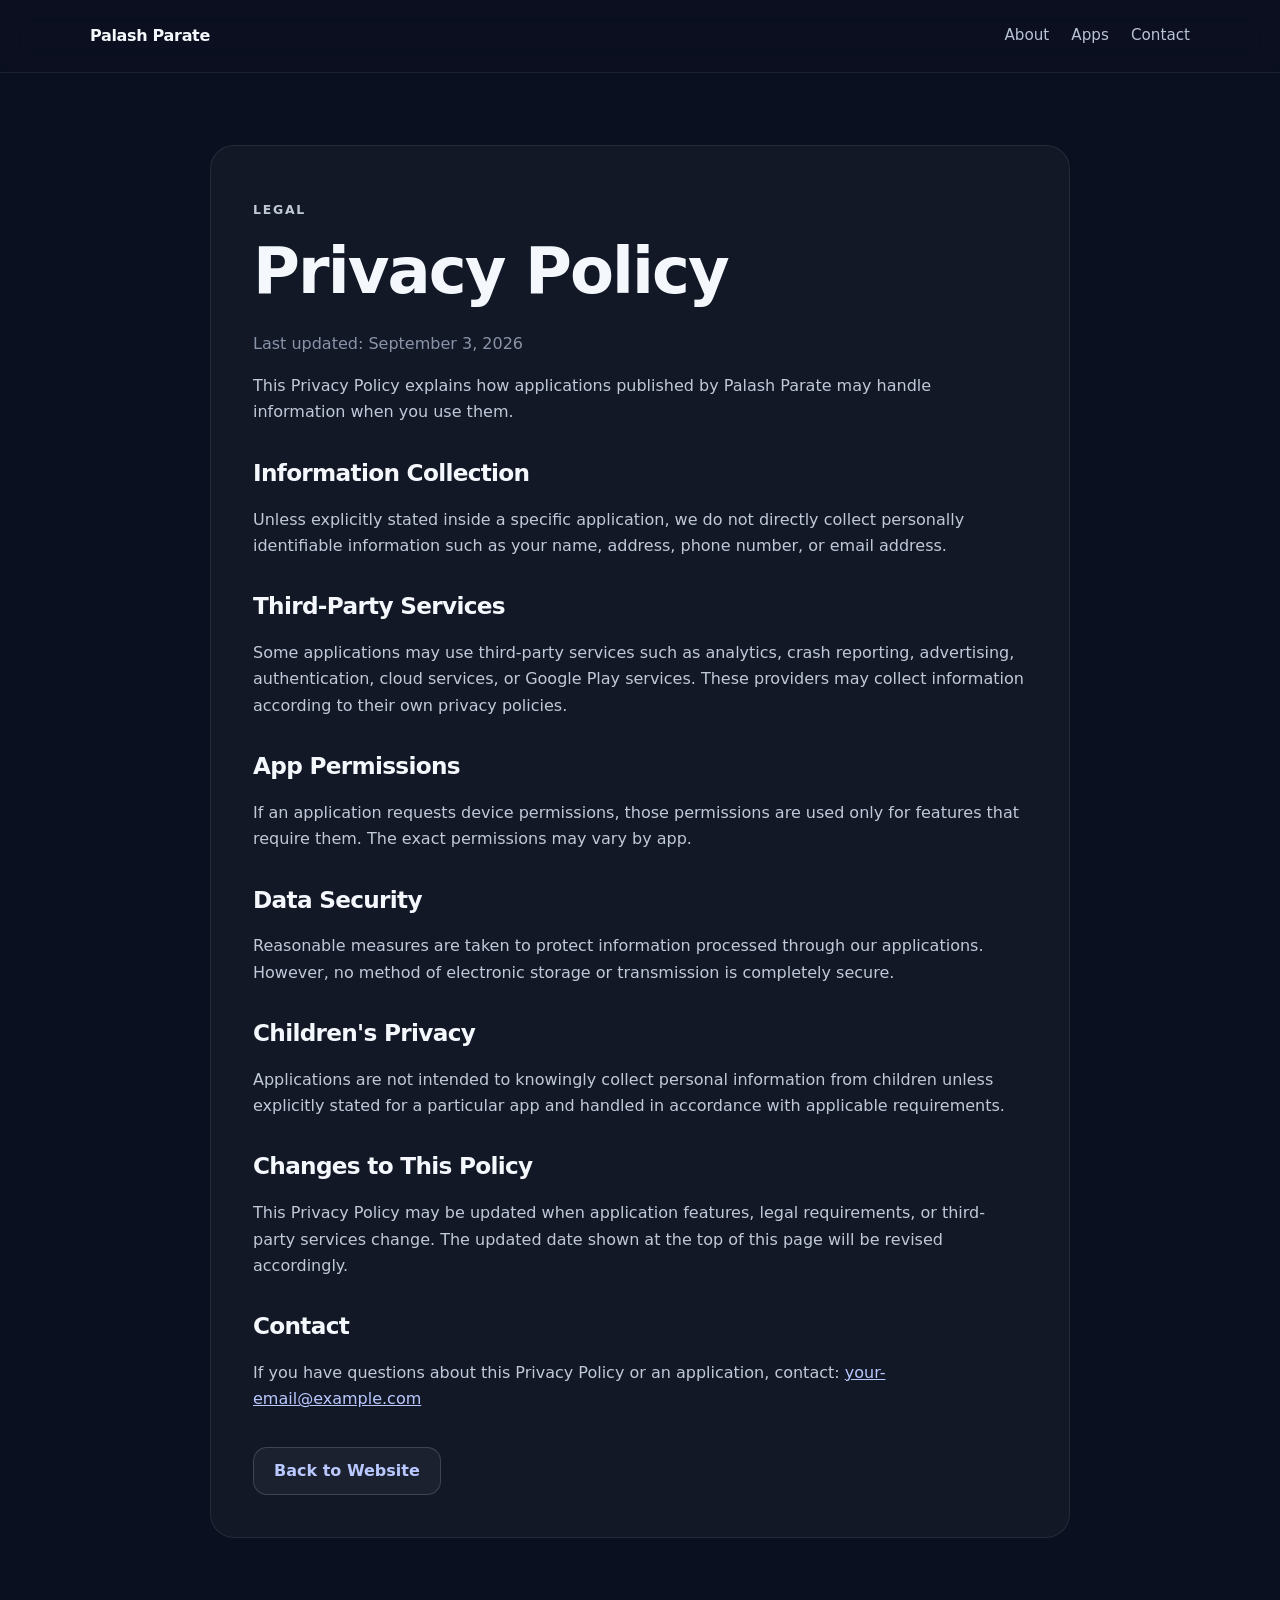
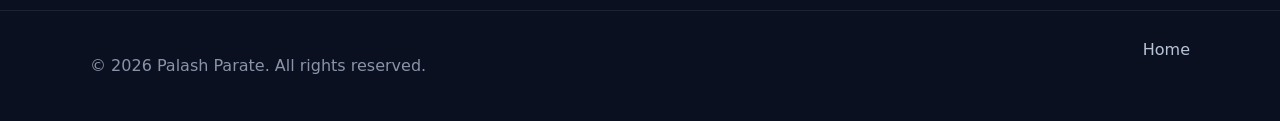
==== privacy-policy.html @ 471f6526 "Add files via upload" ====
<!DOCTYPE html>
<html lang="en">
<head>
  <meta charset="UTF-8" />
  <meta name="viewport" content="width=device-width, initial-scale=1.0" />
  <meta name="description" content="Privacy Policy for applications published by Palash Parate." />
  <title>Privacy Policy | Palash Parate</title>
  <link rel="stylesheet" href="style.css" />
</head>
<body>
  <header class="site-header">
    <div class="container nav-wrap">
      <a class="brand" href="index.html">Palash Parate</a>
      <nav class="nav">
        <a href="index.html#about">About</a>
        <a href="index.html#apps">Apps</a>
        <a href="index.html#contact">Contact</a>
      </nav>
    </div>
  </header>

  <main class="policy-main">
    <div class="container policy-card">
      <p class="section-label">LEGAL</p>
      <h1>Privacy Policy</h1>
      <p class="muted">Last updated: September 3, 2026</p>

      <p>
        This Privacy Policy explains how applications published by Palash Parate
        may handle information when you use them.
      </p>

      <h2>Information Collection</h2>
      <p>
        Unless explicitly stated inside a specific application, we do not directly
        collect personally identifiable information such as your name, address,
        phone number, or email address.
      </p>

      <h2>Third-Party Services</h2>
      <p>
        Some applications may use third-party services such as analytics, crash
        reporting, advertising, authentication, cloud services, or Google Play
        services. These providers may collect information according to their own
        privacy policies.
      </p>

      <h2>App Permissions</h2>
      <p>
        If an application requests device permissions, those permissions are used
        only for features that require them. The exact permissions may vary by app.
      </p>

      <h2>Data Security</h2>
      <p>
        Reasonable measures are taken to protect information processed through our
        applications. However, no method of electronic storage or transmission is
        completely secure.
      </p>

      <h2>Children's Privacy</h2>
      <p>
        Applications are not intended to knowingly collect personal information
        from children unless explicitly stated for a particular app and handled in
        accordance with applicable requirements.
      </p>

      <h2>Changes to This Policy</h2>
      <p>
        This Privacy Policy may be updated when application features, legal
        requirements, or third-party services change. The updated date shown at
        the top of this page will be revised accordingly.
      </p>

      <h2>Contact</h2>
      <p>
        If you have questions about this Privacy Policy or an application, contact:
        <a href="mailto:your-email@example.com">your-email@example.com</a>
      </p>

      <div class="policy-actions">
        <a class="btn secondary" href="index.html">Back to Website</a>
      </div>
    </div>
  </main>

  <footer class="footer">
    <div class="container footer-wrap">
      <p>© 2026 Palash Parate. All rights reserved.</p>
      <a href="index.html">Home</a>
    </div>
  </footer>
</body>
</html>
---- style.css ----
* {
  box-sizing: border-box;
}

html {
  scroll-behavior: smooth;
}

body {
  margin: 0;
  font-family: Inter, ui-sans-serif, system-ui, -apple-system, BlinkMacSystemFont, "Segoe UI", sans-serif;
  background: #0b1020;
  color: #f4f7fb;
  line-height: 1.65;
}

a {
  color: inherit;
}

.container {
  width: min(1100px, calc(100% - 40px));
  margin: 0 auto;
}

.site-header {
  position: sticky;
  top: 0;
  z-index: 20;
  backdrop-filter: blur(14px);
  background: rgba(11, 16, 32, 0.82);
  border-bottom: 1px solid rgba(255,255,255,0.08);
}

.nav-wrap {
  min-height: 72px;
  display: flex;
  align-items: center;
  justify-content: space-between;
  gap: 24px;
}

.brand {
  font-weight: 800;
  text-decoration: none;
  letter-spacing: -0.02em;
}

.nav {
  display: flex;
  gap: 22px;
  flex-wrap: wrap;
}

.nav a {
  text-decoration: none;
  color: #b9c3d6;
  font-size: 0.95rem;
}

.nav a:hover {
  color: white;
}

.hero {
  padding: 100px 0 80px;
  background:
    radial-gradient(circle at 20% 10%, rgba(98, 116, 255, 0.22), transparent 32%),
    radial-gradient(circle at 80% 20%, rgba(0, 214, 201, 0.13), transparent 28%);
}

.hero-grid {
  display: grid;
  grid-template-columns: 1.4fr 1fr;
  gap: 48px;
  align-items: center;
}

.eyebrow,
.section-label {
  color: #8ea2ff;
  font-size: 0.78rem;
  font-weight: 800;
  letter-spacing: 0.14em;
}

h1, h2, h3 {
  line-height: 1.15;
  letter-spacing: -0.03em;
}

h1 {
  font-size: clamp(2.6rem, 6vw, 5.3rem);
  margin: 14px 0 22px;
  max-width: 900px;
}

h2 {
  font-size: clamp(2rem, 4vw, 3rem);
  margin: 10px 0 20px;
}

.hero-copy,
.section-copy {
  color: #b9c3d6;
  font-size: 1.08rem;
  max-width: 720px;
}

.hero-actions {
  display: flex;
  gap: 14px;
  margin-top: 32px;
  flex-wrap: wrap;
}

.btn {
  display: inline-flex;
  align-items: center;
  justify-content: center;
  min-height: 48px;
  padding: 0 20px;
  border-radius: 14px;
  text-decoration: none;
  font-weight: 700;
}

.primary {
  background: #edf1ff;
  color: #0b1020;
}

.secondary {
  border: 1px solid rgba(255,255,255,0.16);
  background: rgba(255,255,255,0.04);
}

.hero-card {
  padding: 28px;
  border-radius: 24px;
  background: linear-gradient(180deg, rgba(255,255,255,0.08), rgba(255,255,255,0.03));
  border: 1px solid rgba(255,255,255,0.11);
  box-shadow: 0 24px 80px rgba(0,0,0,0.26);
}

.code-line {
  padding: 13px 0;
  color: #d8e0ef;
  border-bottom: 1px solid rgba(255,255,255,0.07);
  font-family: "SFMono-Regular", Consolas, monospace;
  font-size: 0.93rem;
}

.code-line:last-child {
  border-bottom: 0;
}

.code-line span {
  color: #8ea2ff;
}

.section {
  padding: 88px 0;
}

.alt {
  background: rgba(255,255,255,0.025);
  border-top: 1px solid rgba(255,255,255,0.06);
  border-bottom: 1px solid rgba(255,255,255,0.06);
}

.cards {
  margin-top: 38px;
  display: grid;
  grid-template-columns: repeat(3, 1fr);
  gap: 20px;
}

.card {
  padding: 26px;
  border-radius: 22px;
  background: rgba(255,255,255,0.04);
  border: 1px solid rgba(255,255,255,0.08);
}

.card p {
  color: #b9c3d6;
}

.app-icon {
  font-size: 2rem;
}

.contact-box {
  display: grid;
  grid-template-columns: 1.2fr 1fr;
  gap: 40px;
  align-items: start;
}

.contact-details {
  padding: 26px;
  background: rgba(255,255,255,0.04);
  border: 1px solid rgba(255,255,255,0.08);
  border-radius: 20px;
}

.contact-details a,
.policy-card a {
  color: #b9c8ff;
}

.footer {
  border-top: 1px solid rgba(255,255,255,0.08);
  padding: 26px 0;
  color: #8994a8;
}

.footer-wrap {
  display: flex;
  justify-content: space-between;
  gap: 20px;
  flex-wrap: wrap;
}

.footer a {
  color: #b9c3d6;
  text-decoration: none;
}

.policy-main {
  padding: 72px 0;
}

.policy-card {
  max-width: 860px;
  padding: 42px;
  background: rgba(255,255,255,0.035);
  border: 1px solid rgba(255,255,255,0.08);
  border-radius: 24px;
}

.policy-card h1 {
  font-size: clamp(2.4rem, 5vw, 4rem);
}

.policy-card h2 {
  margin-top: 34px;
  font-size: 1.45rem;
}

.policy-card p {
  color: #c0c9d8;
}

.muted {
  color: #8994a8 !important;
}

.policy-actions {
  margin-top: 34px;
}

@media (max-width: 800px) {
  .nav-wrap,
  .contact-box {
    display: block;
  }

  .brand {
    display: block;
    padding-top: 18px;
  }

  .nav {
    padding: 14px 0 18px;
    gap: 14px;
  }

  .hero {
    padding-top: 70px;
  }

  .hero-grid,
  .cards {
    grid-template-columns: 1fr;
  }

  h1 {
    font-size: 2.75rem;
  }

  .hero-card {
    margin-top: 10px;
  }

  .contact-details {
    margin-top: 24px;
  }

  .policy-card {
    padding: 26px;
  }
}
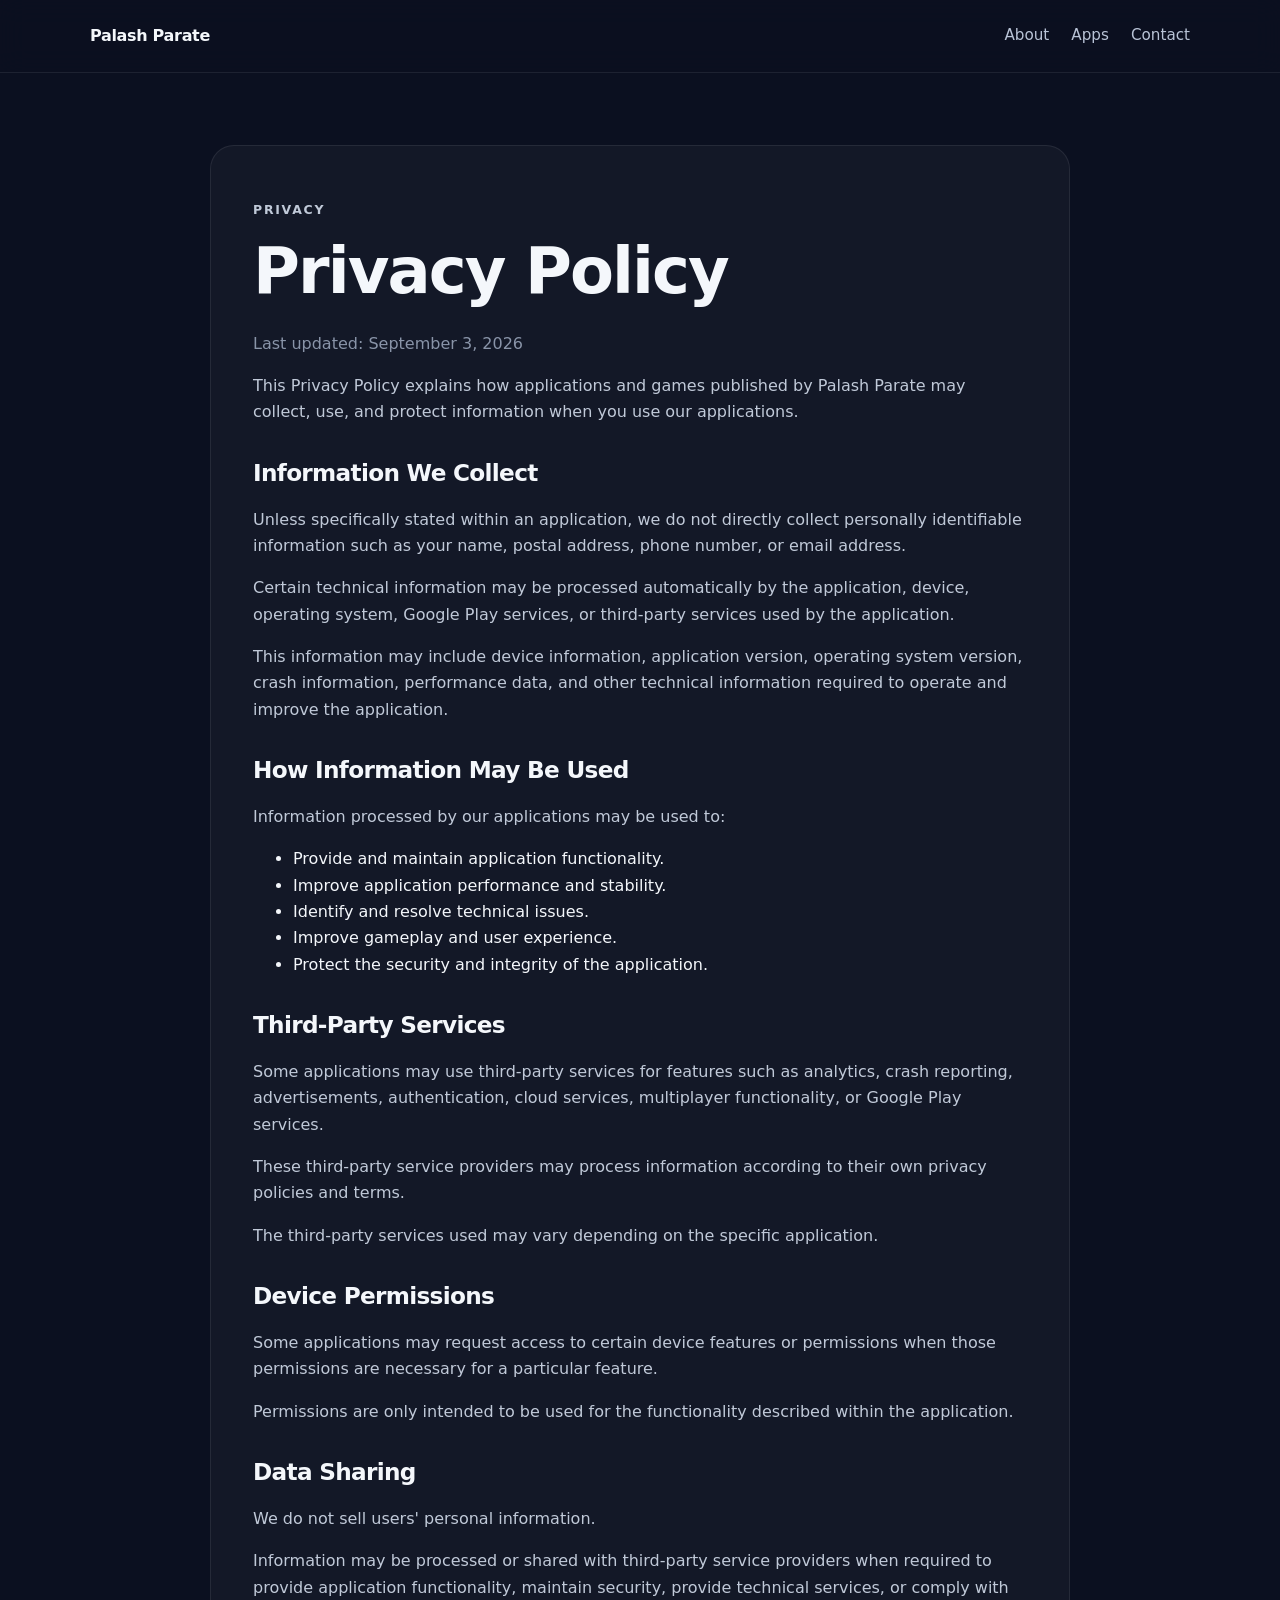
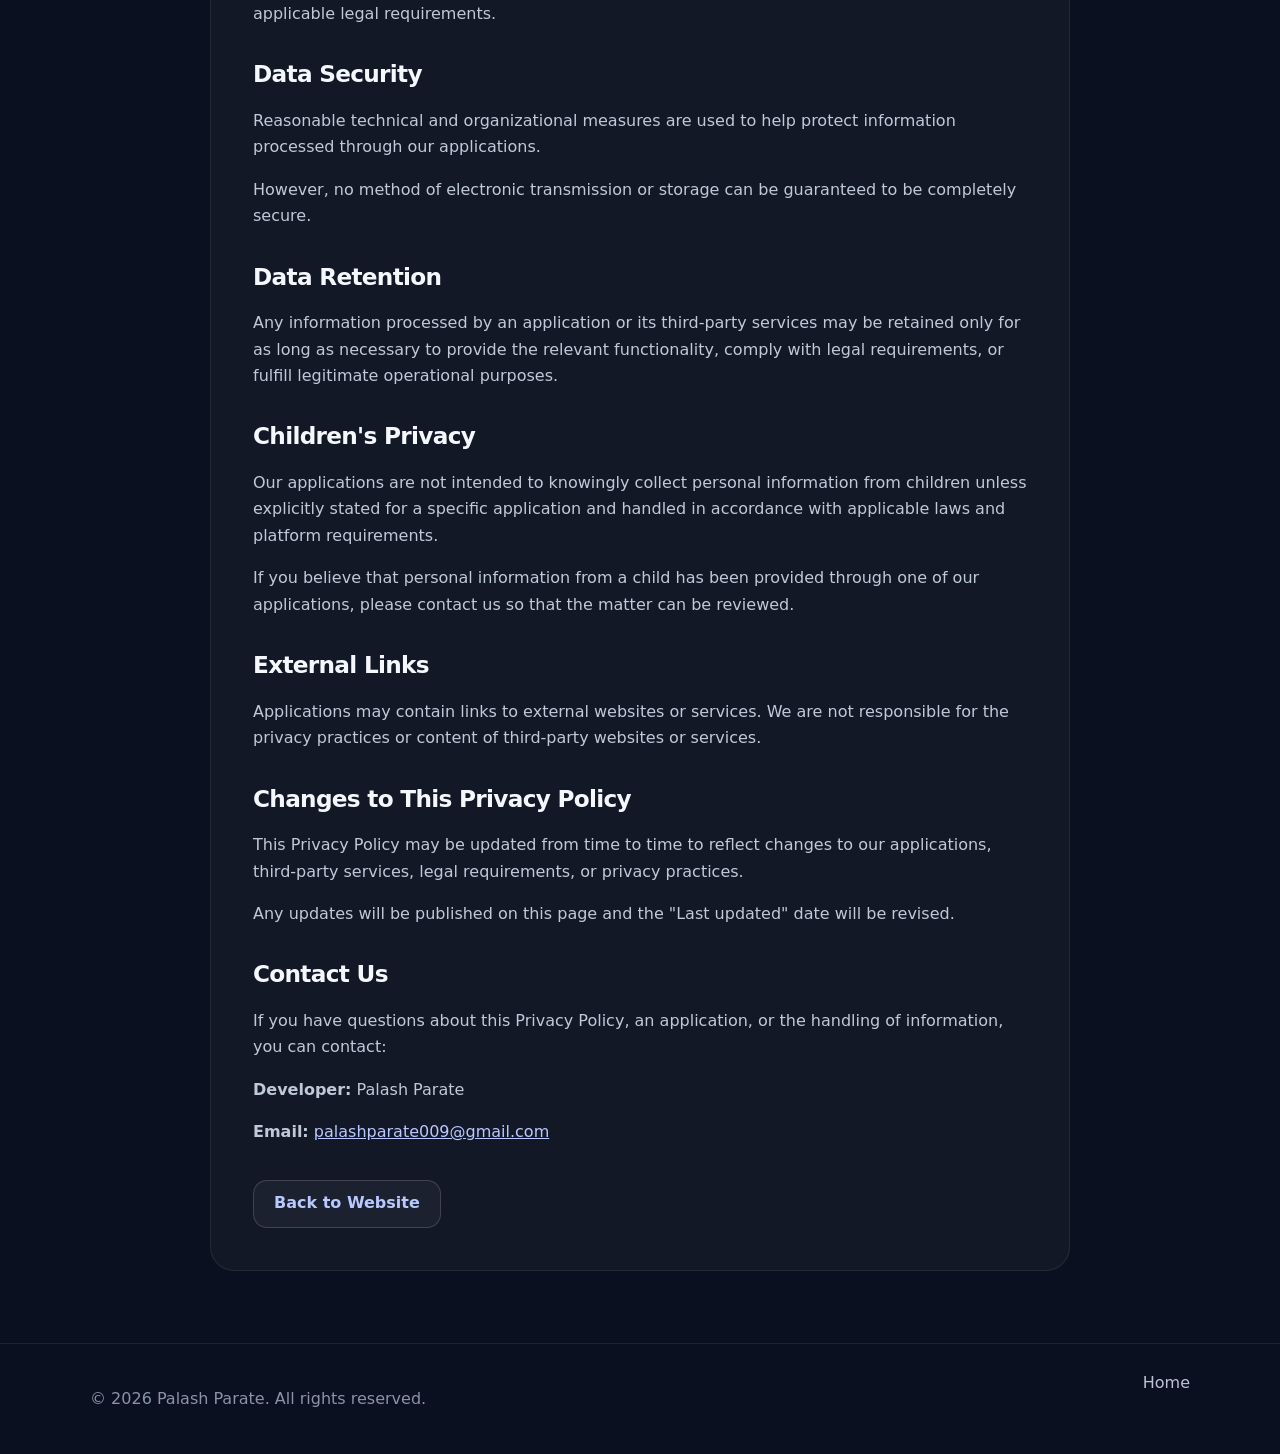
==== commit 2d193d06: "Update privacy policy content and structure" ====
--- a/privacy-policy.html
+++ b/privacy-policy.html
@@ -3,92 +3,271 @@
 <head>
   <meta charset="UTF-8" />
   <meta name="viewport" content="width=device-width, initial-scale=1.0" />
-  <meta name="description" content="Privacy Policy for applications published by Palash Parate." />
+
+  <meta
+    name="description"
+    content="Privacy Policy for applications and games published by Palash Parate."
+  />
+
   <title>Privacy Policy | Palash Parate</title>
+
   <link rel="stylesheet" href="style.css" />
 </head>
+
 <body>
+
+  <!-- =========================
+       HEADER / NAVIGATION
+  ========================== -->
   <header class="site-header">
     <div class="container nav-wrap">
-      <a class="brand" href="index.html">Palash Parate</a>
+
+      <a class="brand" href="index.html">
+        Palash Parate
+      </a>
+
       <nav class="nav">
         <a href="index.html#about">About</a>
         <a href="index.html#apps">Apps</a>
         <a href="index.html#contact">Contact</a>
       </nav>
+
     </div>
   </header>
 
+
+  <!-- =========================
+       PRIVACY POLICY
+  ========================== -->
   <main class="policy-main">
+
     <div class="container policy-card">
-      <p class="section-label">LEGAL</p>
+
+      <p class="section-label">
+        PRIVACY
+      </p>
+
       <h1>Privacy Policy</h1>
-      <p class="muted">Last updated: September 3, 2026</p>
-
-      <p>
-        This Privacy Policy explains how applications published by Palash Parate
-        may handle information when you use them.
-      </p>
-
-      <h2>Information Collection</h2>
-      <p>
-        Unless explicitly stated inside a specific application, we do not directly
-        collect personally identifiable information such as your name, address,
-        phone number, or email address.
-      </p>
-
+
+      <p class="muted">
+        Last updated: September 3, 2026
+      </p>
+
+
+      <p>
+        This Privacy Policy explains how applications and games published
+        by Palash Parate may collect, use, and protect information when you
+        use our applications.
+      </p>
+
+
+      <!-- Information Collection -->
+      <h2>Information We Collect</h2>
+
+      <p>
+        Unless specifically stated within an application, we do not directly
+        collect personally identifiable information such as your name,
+        postal address, phone number, or email address.
+      </p>
+
+      <p>
+        Certain technical information may be processed automatically by
+        the application, device, operating system, Google Play services,
+        or third-party services used by the application.
+      </p>
+
+      <p>
+        This information may include device information, application
+        version, operating system version, crash information, performance
+        data, and other technical information required to operate and
+        improve the application.
+      </p>
+
+
+      <!-- Usage -->
+      <h2>How Information May Be Used</h2>
+
+      <p>
+        Information processed by our applications may be used to:
+      </p>
+
+      <ul>
+        <li>Provide and maintain application functionality.</li>
+        <li>Improve application performance and stability.</li>
+        <li>Identify and resolve technical issues.</li>
+        <li>Improve gameplay and user experience.</li>
+        <li>Protect the security and integrity of the application.</li>
+      </ul>
+
+
+      <!-- Third Party -->
       <h2>Third-Party Services</h2>
-      <p>
-        Some applications may use third-party services such as analytics, crash
-        reporting, advertising, authentication, cloud services, or Google Play
-        services. These providers may collect information according to their own
-        privacy policies.
-      </p>
-
-      <h2>App Permissions</h2>
-      <p>
-        If an application requests device permissions, those permissions are used
-        only for features that require them. The exact permissions may vary by app.
-      </p>
-
+
+      <p>
+        Some applications may use third-party services for features such
+        as analytics, crash reporting, advertisements, authentication,
+        cloud services, multiplayer functionality, or Google Play services.
+      </p>
+
+      <p>
+        These third-party service providers may process information
+        according to their own privacy policies and terms.
+      </p>
+
+      <p>
+        The third-party services used may vary depending on the specific
+        application.
+      </p>
+
+
+      <!-- Permissions -->
+      <h2>Device Permissions</h2>
+
+      <p>
+        Some applications may request access to certain device features
+        or permissions when those permissions are necessary for a
+        particular feature.
+      </p>
+
+      <p>
+        Permissions are only intended to be used for the functionality
+        described within the application.
+      </p>
+
+
+      <!-- Data Sharing -->
+      <h2>Data Sharing</h2>
+
+      <p>
+        We do not sell users' personal information.
+      </p>
+
+      <p>
+        Information may be processed or shared with third-party service
+        providers when required to provide application functionality,
+        maintain security, provide technical services, or comply with
+        applicable legal requirements.
+      </p>
+
+
+      <!-- Data Security -->
       <h2>Data Security</h2>
-      <p>
-        Reasonable measures are taken to protect information processed through our
-        applications. However, no method of electronic storage or transmission is
-        completely secure.
-      </p>
-
+
+      <p>
+        Reasonable technical and organizational measures are used to help
+        protect information processed through our applications.
+      </p>
+
+      <p>
+        However, no method of electronic transmission or storage can be
+        guaranteed to be completely secure.
+      </p>
+
+
+      <!-- Data Retention -->
+      <h2>Data Retention</h2>
+
+      <p>
+        Any information processed by an application or its third-party
+        services may be retained only for as long as necessary to provide
+        the relevant functionality, comply with legal requirements, or
+        fulfill legitimate operational purposes.
+      </p>
+
+
+      <!-- Children -->
       <h2>Children's Privacy</h2>
-      <p>
-        Applications are not intended to knowingly collect personal information
-        from children unless explicitly stated for a particular app and handled in
-        accordance with applicable requirements.
-      </p>
-
-      <h2>Changes to This Policy</h2>
-      <p>
-        This Privacy Policy may be updated when application features, legal
-        requirements, or third-party services change. The updated date shown at
-        the top of this page will be revised accordingly.
-      </p>
-
-      <h2>Contact</h2>
-      <p>
-        If you have questions about this Privacy Policy or an application, contact:
-        <a href="mailto:your-email@example.com">your-email@example.com</a>
-      </p>
+
+      <p>
+        Our applications are not intended to knowingly collect personal
+        information from children unless explicitly stated for a specific
+        application and handled in accordance with applicable laws and
+        platform requirements.
+      </p>
+
+      <p>
+        If you believe that personal information from a child has been
+        provided through one of our applications, please contact us so
+        that the matter can be reviewed.
+      </p>
+
+
+      <!-- External Links -->
+      <h2>External Links</h2>
+
+      <p>
+        Applications may contain links to external websites or services.
+        We are not responsible for the privacy practices or content of
+        third-party websites or services.
+      </p>
+
+
+      <!-- Policy Changes -->
+      <h2>Changes to This Privacy Policy</h2>
+
+      <p>
+        This Privacy Policy may be updated from time to time to reflect
+        changes to our applications, third-party services, legal
+        requirements, or privacy practices.
+      </p>
+
+      <p>
+        Any updates will be published on this page and the
+        "Last updated" date will be revised.
+      </p>
+
+
+      <!-- Contact -->
+      <h2>Contact Us</h2>
+
+      <p>
+        If you have questions about this Privacy Policy, an application,
+        or the handling of information, you can contact:
+      </p>
+
+      <p>
+        <strong>Developer:</strong> Palash Parate
+      </p>
+
+      <p>
+        <strong>Email:</strong>
+        <a href="mailto:palashparate009@gmail.com">
+          palashparate009@gmail.com
+        </a>
+      </p>
+
 
       <div class="policy-actions">
-        <a class="btn secondary" href="index.html">Back to Website</a>
+
+        <a class="btn secondary" href="index.html">
+          Back to Website
+        </a>
+
       </div>
+
     </div>
+
   </main>
 
+
+  <!-- =========================
+       FOOTER
+  ========================== -->
   <footer class="footer">
+
     <div class="container footer-wrap">
-      <p>© 2026 Palash Parate. All rights reserved.</p>
-      <a href="index.html">Home</a>
+
+      <p>
+        © 2026 Palash Parate. All rights reserved.
+      </p>
+
+      <a href="index.html">
+        Home
+      </a>
+
     </div>
+
   </footer>
+
 </body>
 </html>
